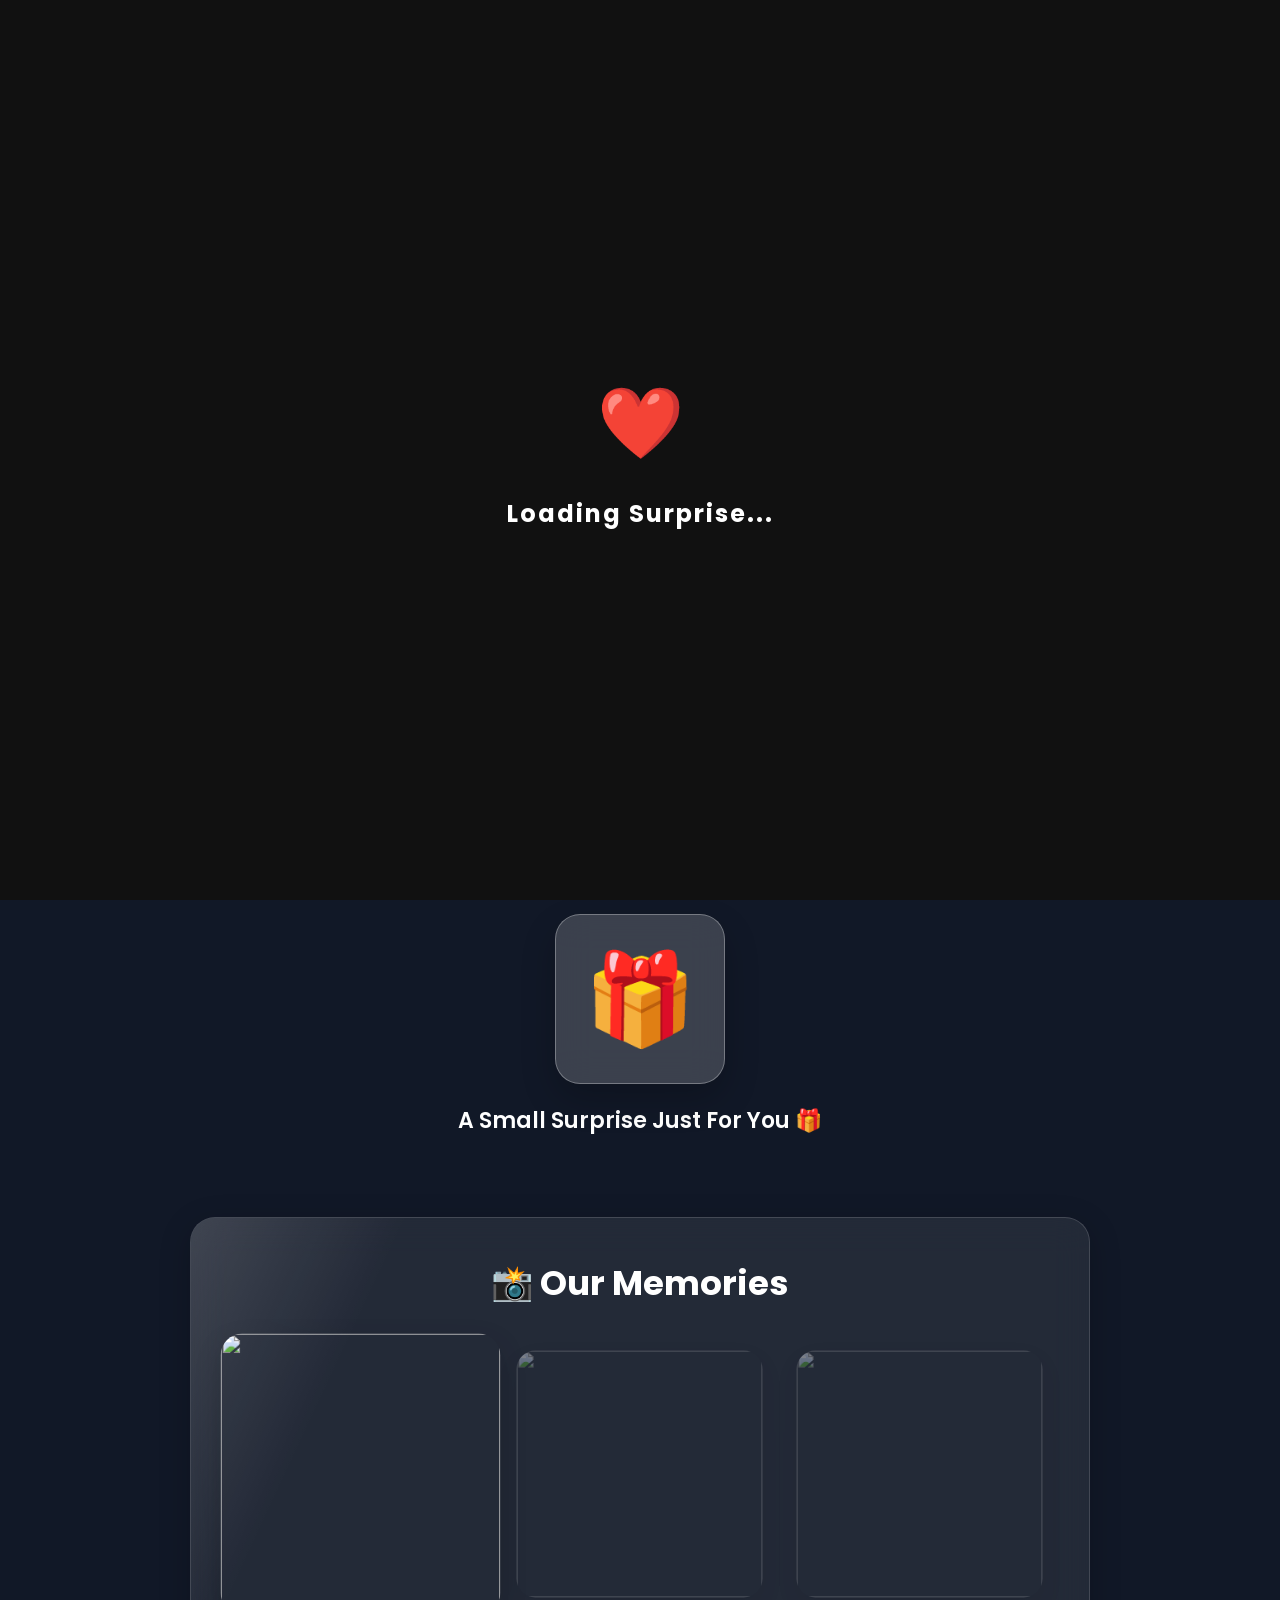
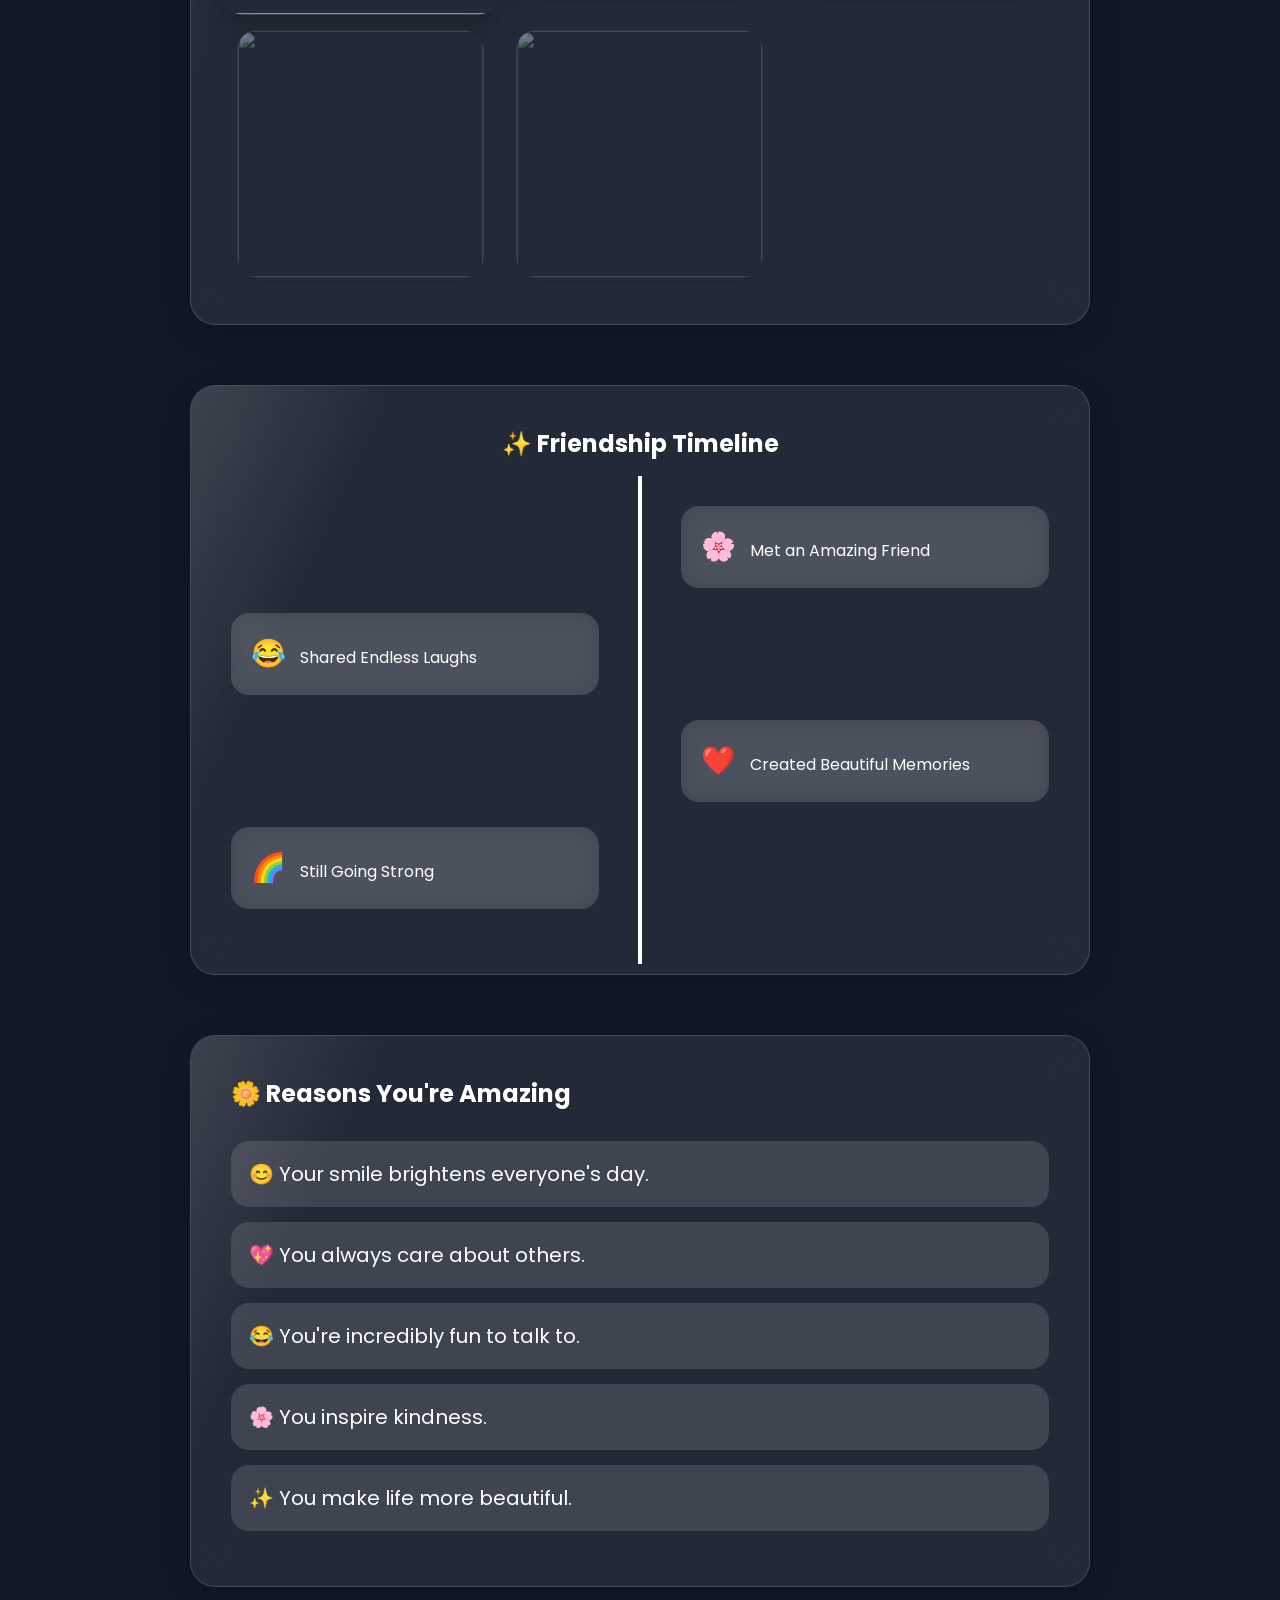
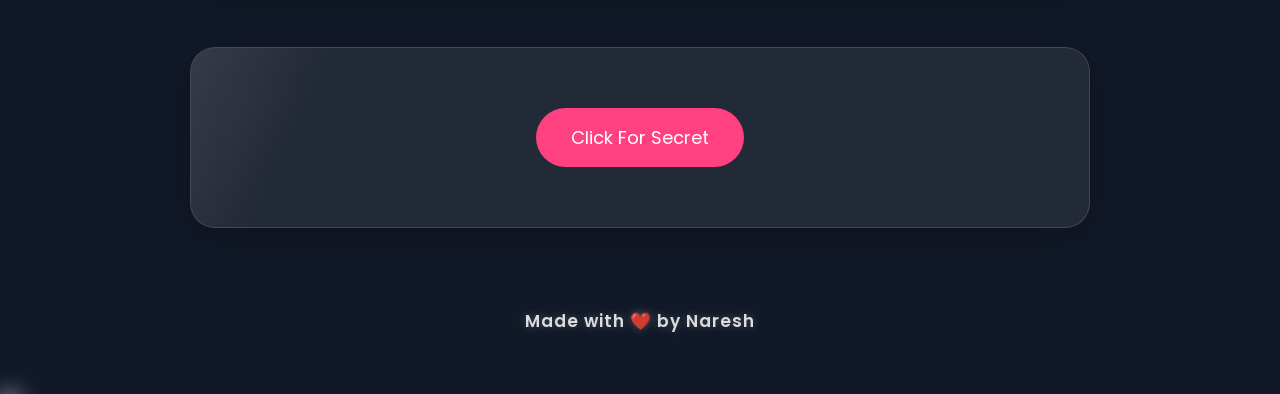
==== index.html @ 4fbe29a9 "Add files via upload" ====
<!DOCTYPE html>
<html lang="en">

<head>

    <meta charset="UTF-8">
    <meta name="viewport"
          content="width=device-width, initial-scale=1.0">

    <title>Happy Friendship Day Udhaya ❤️</title>

    <!-- CSS -->
    <link rel="stylesheet" href="style.css">

    <!-- Google Font -->
    <link rel="preconnect" href="https://fonts.googleapis.com">

    <link rel="preconnect"
          href="https://fonts.gstatic.com"
          crossorigin>

    <link href="https://fonts.googleapis.com/css2?family=Poppins:wght@300;400;500;600;700&display=swap"
          rel="stylesheet">

    <!-- Font Awesome -->

    <link rel="stylesheet"
          href="https://cdnjs.cloudflare.com/ajax/libs/font-awesome/6.6.0/css/all.min.css">

</head>

<body>

<!-- ========================= -->
<!-- LOADING SCREEN -->
<!-- ========================= -->

<div id="loader">

    <div class="loader-content">

        <div class="loader-heart">
            ❤️
        </div>

        <h2>Loading Surprise...</h2>

    </div>

</div>

<!-- Floating Decorations -->

<div id="floating-hearts"></div>

<div id="flowers"></div>

<div id="sparkles"></div>

<!-- ========================= -->
<!-- MUSIC -->
<!-- ========================= -->

<audio id="bgMusic" loop>

    <source src="music.mp3" type="audio/mpeg">

</audio>

<!-- ========================= -->
<!-- THEME -->
<!-- ========================= -->

<button id="themeToggle">

    <i class="fa-solid fa-moon"></i>

</button>

<!-- ========================= -->
<!-- HERO -->
<!-- ========================= -->

<section class="hero glass">

<h1>

Happy Friendship Day

</h1>

<h2>

Udhaya 🌸

</h2>

<p>

Some people enter our lives unexpectedly...

and somehow make everything brighter.

Thank you for being one of them.

</p>

<div class="hero-buttons">

<button id="startBtn">

Open Surprise

</button>

<button id="musicBtn">

<i class="fa-solid fa-play"></i>

Play Music

</button>

</div>

</section>

<!-- ========================= -->
<!-- COUNTDOWN -->
<!-- ========================= -->

<section class="countdown glass">

<h2>

⏳ Time Since Our Friendship Started

</h2>

<div id="timer">

00 Days 00 Hours

</div>

</section>

<!-- ========================= -->
<!-- GIFT -->
<!-- ========================= -->

<section class="gift-section">

<div id="giftBox">

🎁

</div>

<p>

A Small Surprise Just For You 🎁

</p>

</section>

<!-- ========================= -->
<!-- LETTER -->
<!-- ========================= -->

<section id="letter"

class="glass hidden">

<h2>

💌 A Letter For You

</h2>

<p id="typingText"></p>

</section>

<!-- ========================= -->
<!-- PHOTO GALLERY -->
<!-- ========================= -->

<section class="gallery glass">

<h2>

📸 Our Memories

</h2>

<div class="gallery-grid">

<img src="photos/1.jpg">

<img src="photos/2.jpg">

<img src="photos/3.jpg">

<img src="photos/4.jpg">

<img src="photos/5.jpg">

</div>

</section>

<!-- ========================= -->
<!-- TIMELINE -->
<!-- ========================= -->

<section class="timeline glass">

<h2>

✨ Friendship Timeline

</h2>

<div class="timeline-item">

<span>🌸</span>

Met an Amazing Friend

</div>

<div class="timeline-item">

<span>😂</span>

Shared Endless Laughs

</div>

<div class="timeline-item">

<span>❤️</span>

Created Beautiful Memories

</div>

<div class="timeline-item">

<span>🌈</span>

Still Going Strong

</div>

</section>

<!-- ========================= -->
<!-- REASONS -->
<!-- ========================= -->

<section class="glass">

<h2>

🌼 Reasons You're Amazing

</h2>

<ul class="reasons">

<li>😊 Your smile brightens everyone's day.</li>

<li>💖 You always care about others.</li>

<li>😂 You're incredibly fun to talk to.</li>

<li>🌸 You inspire kindness.</li>

<li>✨ You make life more beautiful.</li>

</ul>

</section>

<!-- ========================= -->
<!-- SECRET MESSAGE -->
<!-- ========================= -->

<section class="glass">

<button id="secretBtn">

Click For Secret

</button>

<div id="secretMessage">

You are truly one of the most wonderful people I've ever met.

Thank you for being you.

Happy Friendship Day Udhaya ❤️

— Naresh

</div>

</section>

<!-- ========================= -->
<!-- FOOTER -->
<!-- ========================= -->

<footer>

Made with ❤️ by Naresh

</footer>

<!-- Confetti -->

<canvas id="confetti"></canvas>

<!-- Fireworks -->

<canvas id="fireworks"></canvas>

<script src="script.js"></script>

</body>

</html>
---- style.css ----
/* ===================================
   GOOGLE FONT
===================================*/

*{
    margin:0;
    padding:0;
    box-sizing:border-box;
    font-family:'Poppins',sans-serif;
}

html{
    scroll-behavior:smooth;
}

body{

    background:linear-gradient(135deg,#ffdde1,#c9d6ff);

    min-height:100vh;

    overflow-x:hidden;

    color:#fff;

    transition:.5s;

}

/* ===========================
 DARK MODE
=========================== */

body.dark{

background:#111827;

color:white;

}

body.dark .glass{

background:rgba(255,255,255,.08);

border:1px solid rgba(255,255,255,.15);

}

/* ===========================
 SCROLLBAR
=========================== */

::-webkit-scrollbar{

width:8px;

}

::-webkit-scrollbar-thumb{

background:#ff69b4;

border-radius:10px;

}

/* ===========================
 LOADER
=========================== */

#loader{

position:fixed;

top:0;

left:0;

width:100%;

height:100%;

background:#111;

display:flex;

justify-content:center;

align-items:center;

z-index:99999;

transition:1s;

}

.loader-content{

text-align:center;

}

.loader-heart{

font-size:70px;

animation:heartbeat 1s infinite;

}

.loader-content h2{

margin-top:20px;

letter-spacing:2px;

color:white;

}

@keyframes heartbeat{

0%{

transform:scale(1);

}

25%{

transform:scale(1.15);

}

50%{

transform:scale(.9);

}

75%{

transform:scale(1.2);

}

100%{

transform:scale(1);

}

}

/* ===========================
 GLASS CARD
=========================== */

.glass{

width:90%;

max-width:900px;

margin:60px auto;

padding:40px;

background:rgba(255,255,255,.18);

border:1px solid rgba(255,255,255,.3);

border-radius:25px;

backdrop-filter:blur(18px);

-webkit-backdrop-filter:blur(18px);

box-shadow:

0 8px 32px rgba(0,0,0,.2);

transition:.4s;

}

.glass:hover{

transform:translateY(-6px);

box-shadow:

0 15px 40px rgba(0,0,0,.25);

}

/* ===========================
 HERO
=========================== */

.hero{

text-align:center;

margin-top:120px;

}

.hero h1{

font-size:4rem;

font-weight:700;

color:white;

}

.hero h2{

font-size:2.2rem;

margin:20px 0;

color:#ffe9a7;

}

.hero p{

font-size:20px;

line-height:1.8;

margin:30px auto;

max-width:650px;

}

/* ===========================
 BUTTONS
=========================== */

.hero-buttons{

display:flex;

justify-content:center;

gap:20px;

flex-wrap:wrap;

margin-top:40px;

}

.hero-buttons button{

padding:16px 35px;

font-size:18px;

border:none;

border-radius:50px;

cursor:pointer;

transition:.4s;

background:white;

color:#ff4081;

font-weight:600;

box-shadow:

0 10px 25px rgba(0,0,0,.15);

}

.hero-buttons button:hover{

transform:translateY(-5px) scale(1.05);

}

#musicBtn{

background:#ff4081;

color:white;

}

/* ===========================
 THEME BUTTON
=========================== */

#themeToggle{

position:fixed;

top:25px;

right:25px;

width:60px;

height:60px;

border:none;

border-radius:50%;

cursor:pointer;

font-size:22px;

background:white;

color:#ff4081;

box-shadow:0 10px 25px rgba(0,0,0,.2);

z-index:999;

transition:.3s;

}

#themeToggle:hover{

transform:rotate(180deg);

}

/* ===========================
 COUNTDOWN
=========================== */

.countdown{

text-align:center;

}

.countdown h2{

margin-bottom:25px;

font-size:32px;

}

#timer{

font-size:2rem;

font-weight:700;

color:#fff8c6;

}

/* ===========================
 RESPONSIVE
=========================== */

@media(max-width:768px){

.hero h1{

font-size:2.6rem;

}

.hero h2{

font-size:1.6rem;

}

.hero p{

font-size:17px;

}

.hero-buttons{

flex-direction:column;

}

.glass{

padding:25px;

}

}

/* ==========================================
   GIFT SECTION
========================================== */

.gift-section{
    text-align:center;
    margin:80px auto;
}

#giftBox{
    width:170px;
    height:170px;
    margin:auto;
    border-radius:25px;
    cursor:pointer;
    display:flex;
    align-items:center;
    justify-content:center;
    font-size:90px;

    background:rgba(255,255,255,.18);

    backdrop-filter:blur(18px);

    border:1px solid rgba(255,255,255,.3);

    box-shadow:0 15px 35px rgba(0,0,0,.2);

    transition:.4s;
}

#giftBox:hover{

    transform:scale(1.1) rotate(-8deg);

}

#giftBox.open{

    animation:giftOpen .9s ease forwards;

}

@keyframes giftOpen{

0%{

transform:scale(1);

}

50%{

transform:scale(1.25) rotate(10deg);

}

100%{

transform:scale(0);

opacity:0;

}

}

.gift-section p{

margin-top:20px;

font-size:22px;

font-weight:600;

}

/* ==========================================
LETTER
========================================== */

.hidden{

display:none;

}

#letter{

opacity:0;

transform:translateY(40px);

transition:.8s;

}

#letter.show{

display:block;

opacity:1;

transform:translateY(0);

}

#letter h2{

text-align:center;

margin-bottom:25px;

font-size:34px;

color:#fff5b1;

}

#typingText{

font-size:20px;

line-height:2;

white-space:pre-wrap;

}

/* ==========================================
PHOTO GALLERY
========================================== */

.gallery{

text-align:center;

}

.gallery h2{

font-size:34px;

margin-bottom:35px;

}

.gallery-grid{

display:grid;

grid-template-columns:repeat(auto-fit,minmax(220px,1fr));

gap:20px;

}

.gallery-grid img{

width:100%;

height:260px;

object-fit:cover;

border-radius:20px;

transition:.4s;

cursor:pointer;

box-shadow:0 10px 25px rgba(0,0,0,.2);

}

.gallery-grid img:hover{

transform:scale(1.07);

}

/* ==========================================
TIMELINE
========================================== */

.timeline{

position:relative;

}

.timeline h2{

text-align:center;

margin-bottom:45px;

}

.timeline::before{

content:"";

position:absolute;

left:50%;

top:90px;

width:4px;

height:calc(100% - 100px);

background:white;

transform:translateX(-50%);

}

.timeline-item{

position:relative;

width:45%;

padding:20px;

margin:25px 0;

border-radius:18px;

background:rgba(255,255,255,.12);

backdrop-filter:blur(12px);

}

.timeline-item span{

font-size:28px;

margin-right:10px;

}

.timeline-item:nth-child(even){

margin-left:auto;

}

/* ==========================================
REASONS
========================================== */

.reasons{

list-style:none;

margin-top:30px;

}

.reasons li{

padding:18px;

margin:15px 0;

font-size:20px;

border-radius:18px;

background:rgba(255,255,255,.12);

transition:.3s;

}

.reasons li:hover{

transform:translateX(10px);

}

/* ==========================================
SECRET BUTTON
========================================== */

#secretBtn{

padding:16px 35px;

border:none;

border-radius:50px;

cursor:pointer;

background:#ff4081;

color:white;

font-size:18px;

display:block;

margin:20px auto;

transition:.3s;

}

#secretBtn:hover{

transform:scale(1.06);

}

#secretMessage{

display:none;

margin-top:30px;

text-align:center;

font-size:22px;

line-height:1.8;

animation:fadeUp .8s ease;

}

#secretMessage.show{

display:block;

}

@keyframes fadeUp{

from{

opacity:0;

transform:translateY(30px);

}

to{

opacity:1;

transform:translateY(0);

}

}

/* ==========================================
FOOTER
========================================== */

footer{

margin:80px 0 30px;

text-align:center;

font-size:18px;

font-weight:600;

letter-spacing:1px;

opacity:.85;

}

/* ==========================================
CANVAS
========================================== */

#confetti,
#fireworks{

position:fixed;

top:0;

left:0;

width:100%;

height:100%;

pointer-events:none;

z-index:9999;

}

/* ==========================================
RESPONSIVE
========================================== */

@media(max-width:768px){

.timeline::before{

left:25px;

}

.timeline-item{

width:calc(100% - 55px);

margin-left:55px !important;

}

.gallery-grid{

grid-template-columns:1fr;

}

.gallery-grid img{

height:300px;

}

#giftBox{

width:130px;

height:130px;

font-size:70px;

}

#typingText{

font-size:18px;

}

.reasons li{

font-size:18px;

}

}

/* ==================================================
   PART 3.1
   FLOATING HEARTS, FLOWERS, SPARKLES
================================================== */

/* Containers */

#floating-hearts,
#flowers,
#sparkles{
    position:fixed;
    inset:0;
    pointer-events:none;
    overflow:hidden;
    z-index:1;
}

/* Keep content above decorations */

.hero,
.glass,
footer{
    position:relative;
    z-index:10;
}

/* Floating Hearts */

.heart{

    position:absolute;

    bottom:-60px;

    color:#ff4f9d;

    font-size:26px;

    animation:heartFloat linear forwards;

    opacity:.8;

    filter:drop-shadow(0 0 10px rgba(255,105,180,.4));

}

@keyframes heartFloat{

0%{

transform:translateY(0) scale(.4) rotate(0deg);

opacity:0;

}

15%{

opacity:1;

}

100%{

transform:translateY(-120vh) scale(1.4) rotate(360deg);

opacity:0;

}

}

/* Flowers */

.flower{

position:absolute;

bottom:-60px;

font-size:28px;

animation:flowerFloat linear forwards;

opacity:.9;

}

@keyframes flowerFloat{

0%{

transform:translateY(0) rotate(0deg);

opacity:0;

}

15%{

opacity:1;

}

100%{

transform:translateY(-120vh) rotate(540deg);

opacity:0;

}

}

/* Sparkles */

.sparkle{

position:absolute;

width:8px;

height:8px;

border-radius:50%;

background:white;

box-shadow:

0 0 8px white,

0 0 15px white,

0 0 25px white;

animation:sparkleAnim 2.5s linear infinite;

}

@keyframes sparkleAnim{

0%{

transform:scale(.2);

opacity:0;

}

50%{

transform:scale(1.3);

opacity:1;

}

100%{

transform:scale(.2);

opacity:0;

}

}

/* ==========================================
   Animated Background
========================================== */

body{

background-size:400% 400%;

animation:bgAnimation 15s ease infinite;

}

@keyframes bgAnimation{

0%{

background-position:0% 50%;

}

50%{

background-position:100% 50%;

}

100%{

background-position:0% 50%;

}

}

/* ==========================================
   Hero Glow
========================================== */

.hero h1{

text-shadow:

0 0 20px rgba(255,255,255,.6),

0 0 35px rgba(255,105,180,.4);

}

.hero h2{

animation:glow 2s ease-in-out infinite alternate;

}

@keyframes glow{

from{

text-shadow:0 0 10px #fff;

}

to{

text-shadow:

0 0 25px #fff,

0 0 40px #ffd54f;

}

}

/* ==========================================
   Button Shine
========================================== */

.hero-buttons button{

position:relative;

overflow:hidden;

}

.hero-buttons button::before{

content:"";

position:absolute;

top:0;

left:-100%;

width:60%;

height:100%;

background:linear-gradient(

90deg,

transparent,

rgba(255,255,255,.6),

transparent

);

transform:skewX(-20deg);

transition:.7s;

}

.hero-buttons button:hover::before{

left:140%;

}

/* ==========================================
   Card Animation
========================================== */

.glass{

animation:fadeCard .9s ease;

}

@keyframes fadeCard{

from{

opacity:0;

transform:translateY(60px);

}

to{

opacity:1;

transform:translateY(0);

}

}

/* ==========================================
   Image Hover Glow
========================================== */

.gallery-grid img:hover{

box-shadow:

0 0 30px rgba(255,255,255,.5),

0 15px 35px rgba(0,0,0,.25);

}

/* =========================================================
   PART 3.2
   PREMIUM FINISHING EFFECTS
========================================================= */

/* ===============================
   PHOTO LIGHTBOX
================================ */

#lightbox{

position:fixed;

top:0;

left:0;

width:100%;

height:100%;

background:rgba(0,0,0,.92);

display:flex;

justify-content:center;

align-items:center;

opacity:0;

visibility:hidden;

transition:.4s;

z-index:99999;

}

#lightbox.show{

opacity:1;

visibility:visible;

}

#lightbox img{

max-width:90%;

max-height:90%;

border-radius:18px;

box-shadow:

0 20px 50px rgba(255,255,255,.15);

animation:zoomImage .5s;

}

@keyframes zoomImage{

from{

transform:scale(.5);

opacity:0;

}

to{

transform:scale(1);

opacity:1;

}

}

#lightbox span{

position:absolute;

top:30px;

right:40px;

font-size:45px;

cursor:pointer;

color:white;

}

/* ===============================
   FLOATING BUBBLES
================================ */

.bubble{

position:absolute;

bottom:-100px;

border-radius:50%;

background:rgba(255,255,255,.18);

backdrop-filter:blur(8px);

animation:bubbleUp linear forwards;

}

@keyframes bubbleUp{

0%{

transform:translateY(0) scale(.3);

opacity:0;

}

15%{

opacity:1;

}

100%{

transform:translateY(-120vh) scale(1.3);

opacity:0;

}

}

/* ===============================
   GIFT GLOW
================================ */

#giftBox{

animation:giftGlow 2s infinite;

}

@keyframes giftGlow{

0%{

box-shadow:

0 0 10px rgba(255,255,255,.2);

}

50%{

box-shadow:

0 0 40px rgba(255,215,0,.9),

0 0 80px rgba(255,105,180,.5);

}

100%{

box-shadow:

0 0 10px rgba(255,255,255,.2);

}

}

/* ===============================
   TIMER EFFECT
================================ */

#timer{

animation:pulseTimer 2s infinite;

}

@keyframes pulseTimer{

0%{

transform:scale(1);

}

50%{

transform:scale(1.05);

}

100%{

transform:scale(1);

}

}

/* ===============================
   SECRET MESSAGE
================================ */

#secretMessage{

background:rgba(255,255,255,.15);

padding:30px;

border-radius:20px;

backdrop-filter:blur(12px);

}

/* ===============================
   TIMELINE HOVER
================================ */

.timeline-item{

transition:.4s;

}

.timeline-item:hover{

transform:translateY(-8px) scale(1.03);

background:rgba(255,255,255,.18);

}

/* ===============================
   REASONS HOVER
================================ */

.reasons li{

cursor:pointer;

}

.reasons li:hover{

background:rgba(255,255,255,.22);

box-shadow:

0 10px 25px rgba(255,255,255,.15);

}

/* ===============================
   FOOTER
================================ */

footer{

padding-bottom:30px;

font-size:17px;

text-shadow:0 0 10px rgba(255,255,255,.3);

}

/* ===============================
   FADE ANIMATIONS
================================ */

.fadeUp{

animation:fadeUpAnimation .8s ease forwards;

}

@keyframes fadeUpAnimation{

from{

opacity:0;

transform:translateY(40px);

}

to{

opacity:1;

transform:translateY(0);

}

}

.zoomIn{

animation:zoomIn .8s ease;

}

@keyframes zoomIn{

from{

opacity:0;

transform:scale(.7);

}

to{

opacity:1;

transform:scale(1);

}

}

/* ===============================
   GLASS SHINE
================================ */

.glass{

overflow:hidden;

position:relative;

}

.glass::after{

content:"";

position:absolute;

top:-120%;

left:-50%;

width:60%;

height:300%;

background:linear-gradient(

90deg,

transparent,

rgba(255,255,255,.18),

transparent

);

transform:rotate(25deg);

animation:glassShine 9s infinite;

}

@keyframes glassShine{

0%{

left:-80%;

}

100%{

left:180%;

}

}

/* ===============================
   MOBILE
================================ */

@media(max-width:768px){

.hero{

margin-top:70px;

}

.hero h1{

font-size:2.3rem;

}

.hero h2{

font-size:1.5rem;

}

.gallery-grid{

gap:15px;

}

.gallery-grid img{

height:250px;

}

#giftBox{

width:120px;

height:120px;

font-size:60px;

}

#lightbox img{

max-width:96%;

}

}

/* ===============================
   LANDSCAPE MOBILE
================================ */

@media(max-height:500px){

.hero{

margin-top:20px;

}

.glass{

padding:20px;

}

}
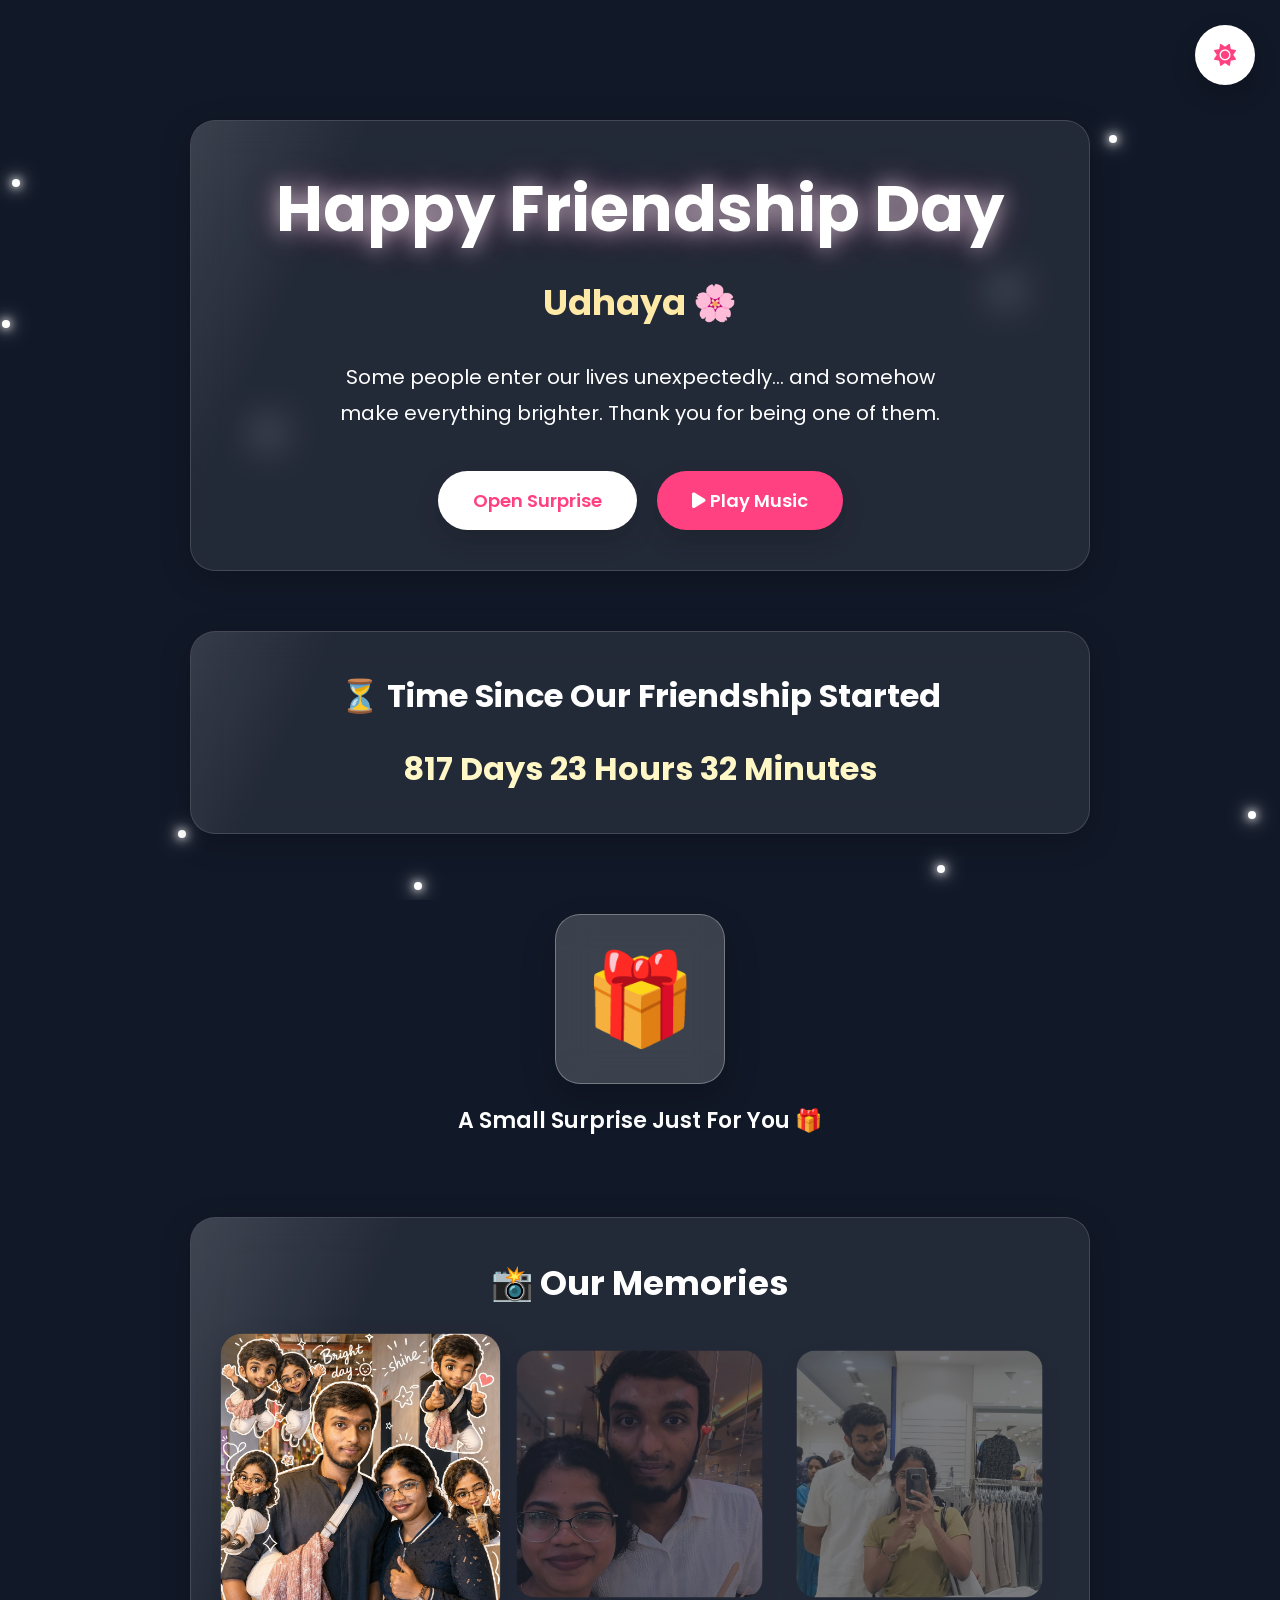
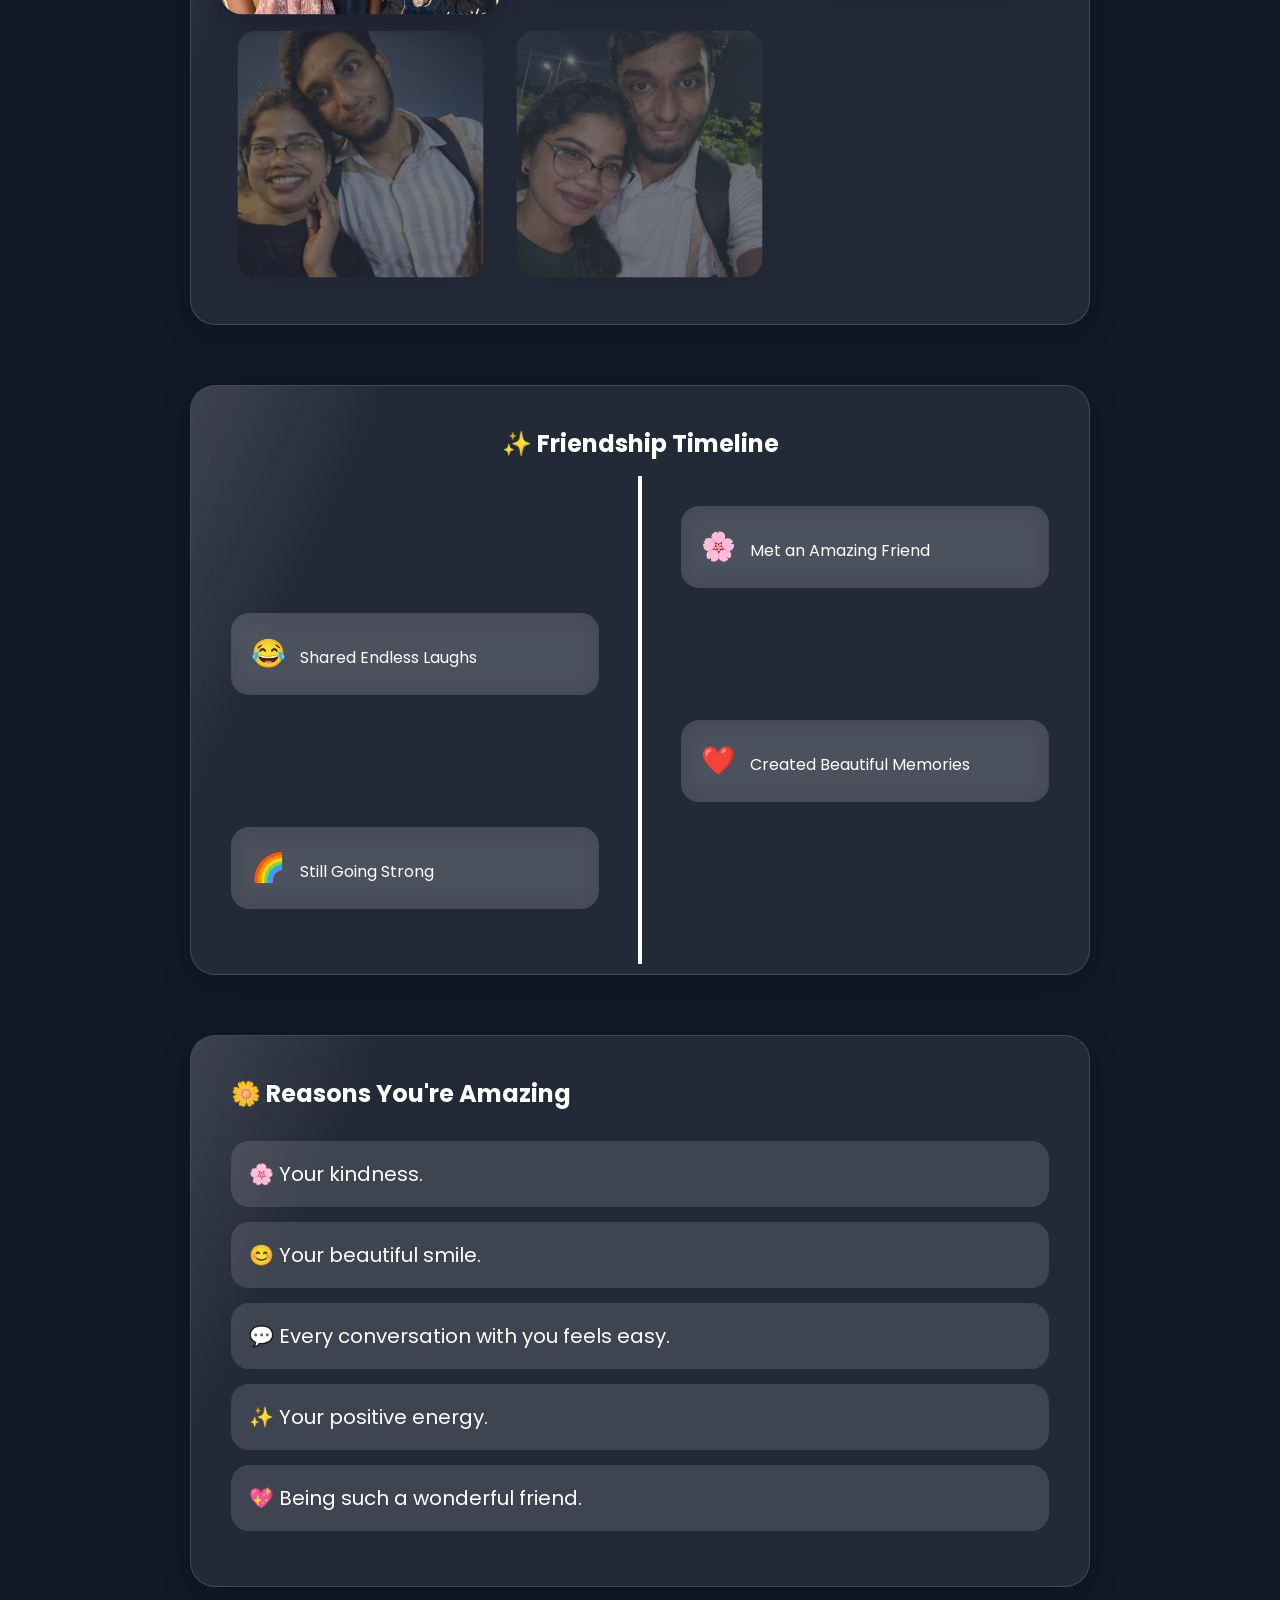
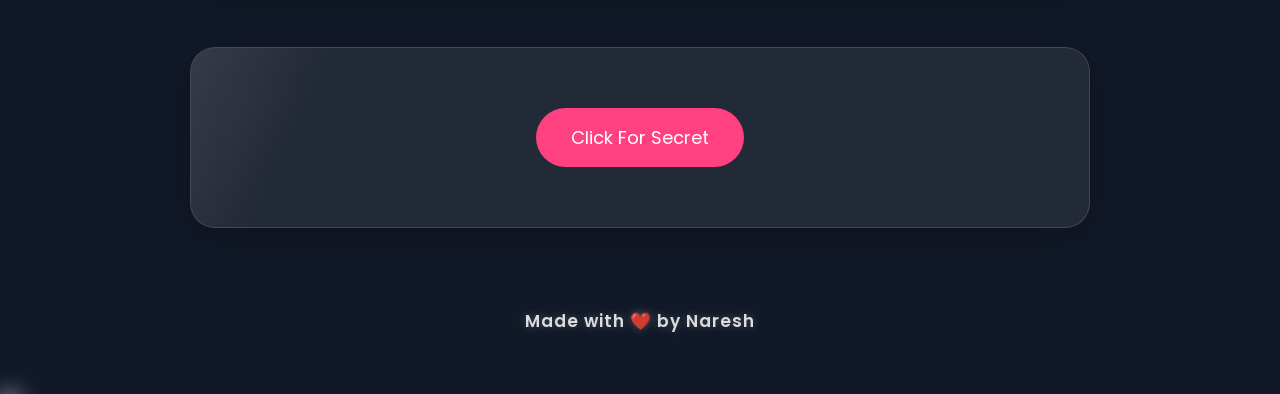
==== commit 0598d956: "Add files via upload" ====
--- a/index.html
+++ b/index.html
@@ -271,15 +271,15 @@
 
 <ul class="reasons">
 
-<li>😊 Your smile brightens everyone's day.</li>
-
-<li>💖 You always care about others.</li>
-
-<li>😂 You're incredibly fun to talk to.</li>
-
-<li>🌸 You inspire kindness.</li>
-
-<li>✨ You make life more beautiful.</li>
+<li>🌸 Your kindness.</li>
+
+<li>😊 Your beautiful smile.</li>
+
+<li>💬 Every conversation with you feels easy.</li>
+
+<li>✨ Your positive energy.</li>
+
+<li>💖 Being such a wonderful friend.</li>
 
 </ul>
 
@@ -299,10 +299,16 @@
 
 <div id="secretMessage">
 
+If you're reading this...
+
+Mission accomplished. 😊
+
 You are truly one of the most wonderful people I've ever met.
 
 Thank you for being you.
 
+I just wanted this little website to make you smile.
+
 Happy Friendship Day Udhaya ❤️
 
 — Naresh
